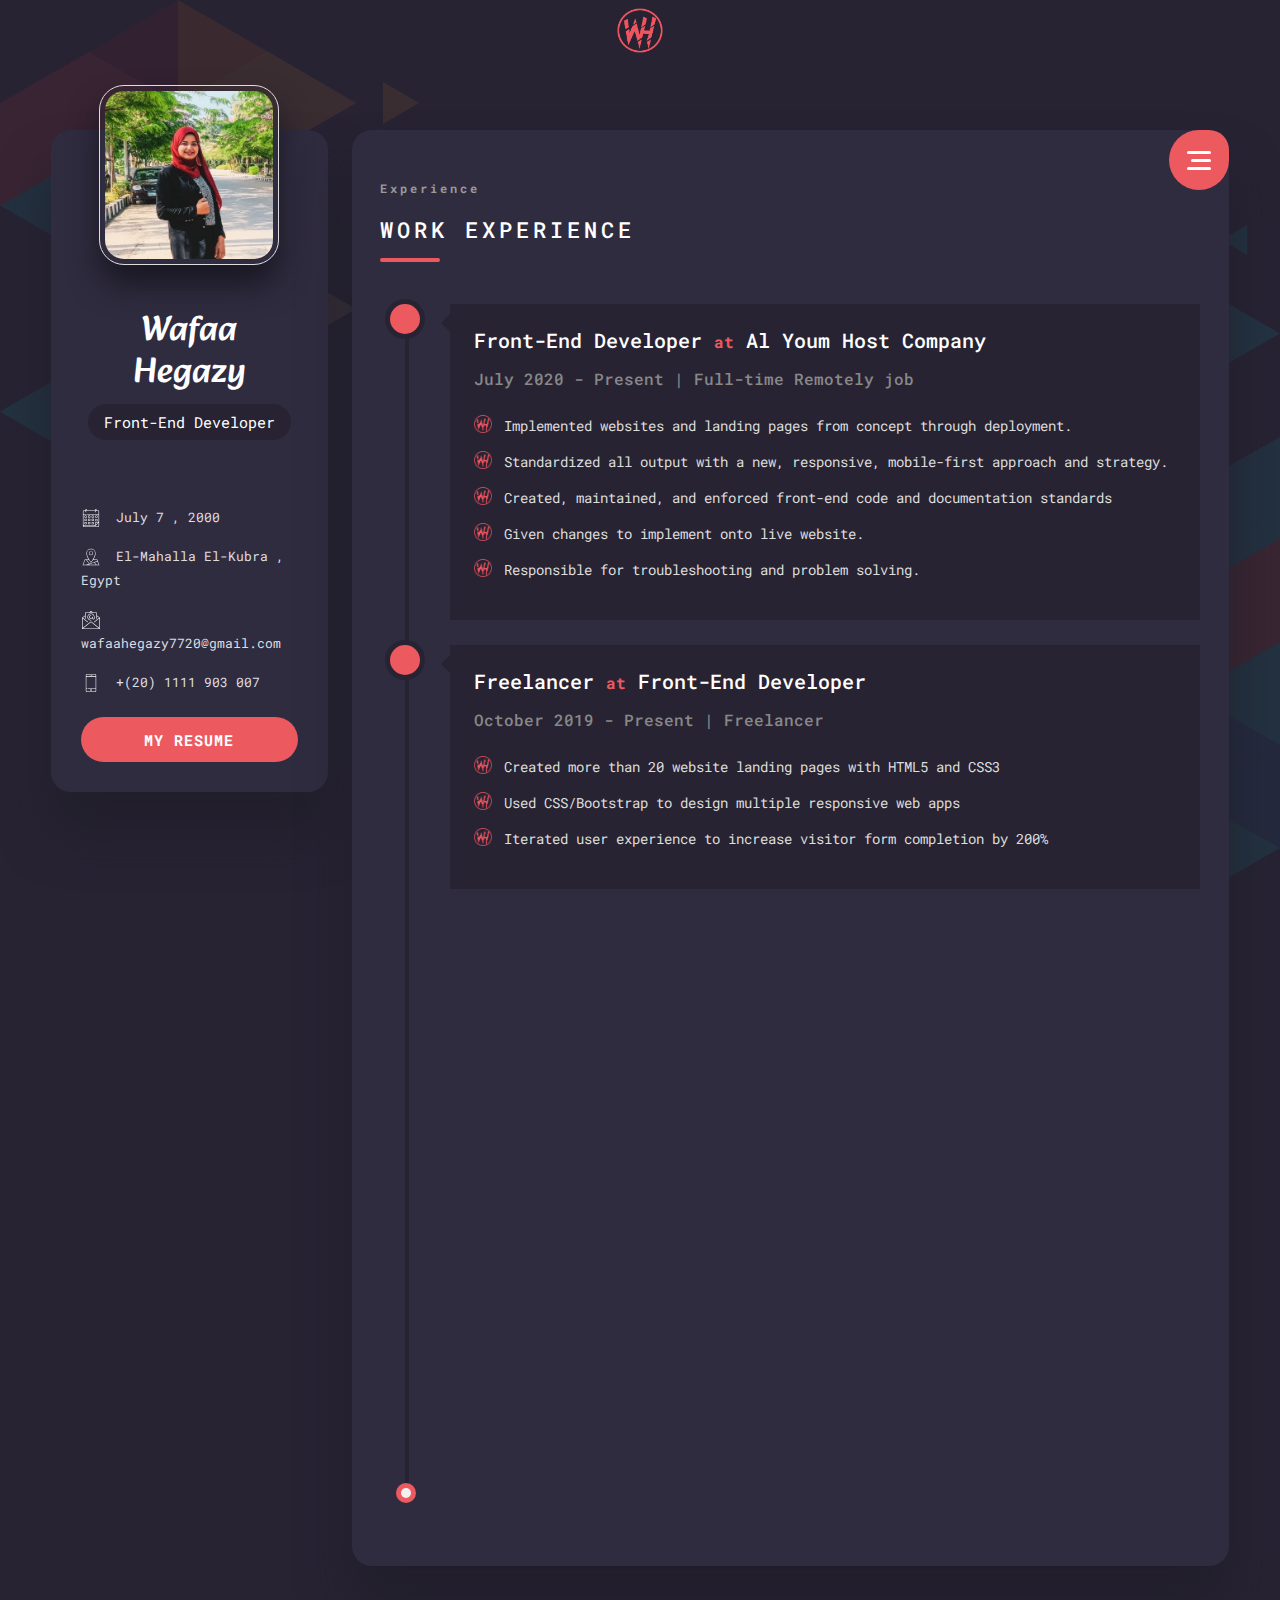
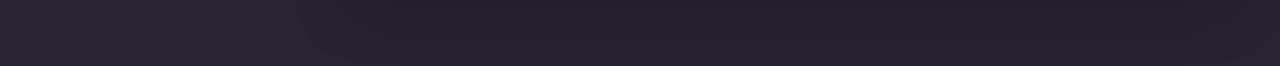
==== experience.html @ aab4fcdc "first commit" ====
<!DOCTYPE html>
<html lang="">
<head>
    <meta charset="utf-8">
    <meta http-equiv="X-UA-Compatible" content="IE=edge" />
    <meta name="viewport" content="width=device-width, initial-scale=1, shrink-to-fit=no">
    <meta name="description" content="">
    <meta name="keyword" content="">
    <meta name="author" content="Wafaa Hegazy">
    <!--Page Name-->
    <title>Wafaa Hegazy | Experience</title>
    <!--Page Icon-->
    <link rel="shortcut icon" href="images/logo.png" type="image/x-icon"/>
    <!--Bootstrap with RTL-->
    <!-- <link rel="stylesheet" href="css/lib/bootstrap.rtl.css"> -->
    <!--Bootstrap with LTR-->
    <link rel="stylesheet" href="css/lib/bootstrap.min.css">
    <!-- Bootstrap icons  -->
    <link rel="stylesheet" href="https://cdn.jsdelivr.net/npm/bootstrap-icons@1.7.2/font/bootstrap-icons.css">
    <!-- Fontawosome icons  -->
    <link rel="stylesheet" href="https://cdnjs.cloudflare.com/ajax/libs/font-awesome/6.1.1/css/all.min.css" integrity="sha512-KfkfwYDsLkIlwQp6LFnl8zNdLGxu9YAA1QvwINks4PhcElQSvqcyVLLD9aMhXd13uQjoXtEKNosOWaZqXgel0g==" crossorigin="anonymous" referrerpolicy="no-referrer" />    <!--Css Files & Libraries-->
    <!-- Font & Libraries  -->
    <link href="https://fonts.googleapis.com/css2?family=Alkatra:wght@400;500;600;700&family=Roboto+Mono:wght@100;200;300;400;500;600;700&display=swap" rel="stylesheet">
    <link rel="stylesheet" href="css//lib/animate.css">
    <link rel="stylesheet" href="css/lib/jquery.fancybox.css">
    <link rel="stylesheet" href="css/lib/swiper.min.css">
    <link rel="stylesheet" href="css/style.css">
    <link rel="stylesheet" href="css/media.css">
    <!--With LTR -->
    <!-- <link rel="stylesheet" href="css/style-ar.css"> -->
</head>
<body class="bg-triangles">

    <!--Start navs-container -->
    <nav class="navbar navbar-expand-lg navbar-fixed-top">
        <div class="container">
            <a class="navbar-brand m-auto" href="index.html">
                <img src="images/logo.png" class="logo filterPrimary" alt=""/>
            </a>
            <div id="modeSwitcher" class="me-4 ">
                <input type="checkbox" class="checkbox" id="chk" />
                <label class="label" for="chk">
                    <img src="images/icons/dark_mode.png" class="icon dark_mode_icon" alt=""/>
                    <img src="images/icons/light_mode.png" class="icon light_mode_icon" alt=""/>
                </label>
            </div>
        </div>
    </nav>

    <main>

        <!-- Start content-sec -->
        <section class="content-sec section">
            <div class="container-fluid">
                <div class="row">
                    <div class="col-lg-3">
                        <div class="side-nav box">
                            <div class="image-content">
                                <img src="images/profile-pic.jpg" class="profile-pic">
                            </div>
                            <div class="profile-info">
                                <h5 class="name">Wafaa Hegazy</h5>
                                <span class="job-title">Front-End Developer</span>
                                <div class="social-links">
                                    <a href="https://www.facebook.com/Wafaa.Muhmmed.77"  target="_blank"><i class="fab fa-facebook-f"></i></a>
                                    <a href="https://twitter.com/wafaahegazy77"  target="_blank"><i class="fab fa-twitter"></i></a>
                                    <a href="https://www.linkedin.com/in/wafaa-hegazy-7121a21aa/"  target="_blank"><i class="fab fa-linkedin-in"></i></a>
                                    <a href="https://wa.me/+2001061184925"  target="_blank"><i class="fab fa-whatsapp"></i></a>
                                </div>
                                <div class="personal-info mt-3">
                                    <div class="item">
                                        <img src="images/icons/calendar.svg"> <span>July 7 , 2000</span>
                                    </div>
                                    <div class="item">
                                        <img src="images/icons/location.svg"> <span>El-Mahalla El-Kubra , Egypt</span>
                                    </div>
                                    <a href="mailto:wafaahegazy7720@gmail.com" target="_blank" class="item">
                                        <img src="images/icons/email.svg"> <span>wafaahegazy7720@gmail.com</span>
                                    </a>
                                    <a href="tel: 01111903007"  target="_blank" class="item">
                                        <img src="images/icons/mobile-phone.svg"> <span>+(20) 1111 903 007</span>
                                    </a>
                                    <input value="MY RESUME" class="btn mt-4 btn-cv" onclick="window.open('images/cv/wafaa-hegazy.pdf'); return true;">
                                </div>
                            </div>
                        </div>
                    </div>
                    <div class="col-lg-9">
                        <div class="content-inner box">
                            <!--Menu-->
                            <div class="menu-container">
                                <!-- Toggler -->
                                <div class="circle-menu">
                                    <div class="hamburger">
                                        <div class="line"></div>
                                        <div class="line"></div>
                                        <div class="line"></div>
                                    </div>
                                </div>
                                <!-- menu -->
                                <div class="inner-menu js-menu">
                                    <ul class="nav">
                                        <li class="nav_item" ><a href="index.html">Home</a></li>
                                        <li class="nav_item" ><a href="skills.html">Skills</a></li>
                                        <li class="nav_item" ><a class="active" href="experience.html">Work Experience</a></li>
                                        <li class="nav_item" ><a href="portfolio.html">Portfolio</a></li>
                                    </ul>
                                </div>
                            </div>

                               <!--About-text-->
                               <div class="text-content">
                                <span class="small-title">Experience</span>
                                <h3 class="title"> WORK EXPERIENCE</h3>

                                <div class="timeline-centered mt-5">
                                    <article class="timeline-entry">
                                        <div class="timeline-entry-inner">
                                            <div class="timeline-icon color-1 wow zoomIn" >
                                                <i class="icon-pen2"></i>
                                            </div>
            
                                            <div class="timeline-label wow fadeInUp" >
                                                <h2 class="job">Front-End Developer <span class="colorful">at</span> Al Youm Host Company</h2>
                                                <span class="duration d-block">July 2020 - Present | Full-time Remotely job</span>
                                                <ul class="custom_ul mt-4">
                                                    <li class="li">
                                                        Implemented websites and landing pages from concept through deployment.
                                                    </li>
                                                    <li class="li">
                                                        Standardized all output with a new, responsive, mobile-first approach and strategy.
                                                    </li>
                                                    <li class="li">
                                                        Created, maintained, and enforced front-end code and documentation standards
                                                    </li>
                                                    <li class="li">
                                                        Given changes to implement onto live website.
                                                    </li>
                                                    <li class="li">
                                                        Responsible for troubleshooting and problem solving.
                                                    </li>
                                                </ul>
                                            </div>
                                        </div>
                                    </article>    
                                    <article class="timeline-entry">
                                        <div class="timeline-entry-inner">
                                            <div class="timeline-icon color-1 wow zoomIn" >
                                                <i class="icon-pen2"></i>
                                            </div>
            
                                            <div class="timeline-label wow fadeInUp" >
                                                <h2 class="job">Freelancer <span class="colorful">at</span> Front-End Developer</h2>
                                                <span class="duration d-block">October 2019 - Present | Freelancer</span>
                                                <ul class="custom_ul mt-4">
                                                    <li class="li">
                                                        Created more than 20 website landing pages with HTML5 and CSS3
                                                    </li>
                                                    <li class="li">
                                                        Used CSS/Bootstrap to design multiple responsive web apps
                                                    </li>
                                                    <li class="li">
                                                        Iterated user experience to increase visitor form completion by 200%
                                                    </li>
                                                </ul>
                                            </div>
                                        </div>
                                    </article>  
                                    <article class="timeline-entry">
                                        <div class="timeline-entry-inner">
                                            <div class="timeline-icon color-1 wow zoomIn" >
                                                <i class="icon-pen2"></i>
                                            </div>
            
                                            <div class="timeline-label wow fadeInUp" >
                                                <h2 class="job">Technical Support <span class="colorful">at</span> Ultras Fci</h2>
                                                <span class="duration d-block">January 2020 - 2022 | Voluntary</span>
                                                <ul class="custom_ul mt-4">
                                                    <li class="li">
                                                        Troubleshooting technical issues.
                                                    </li>
                                                    <li class="li">
                                                        Testing and evaluating new technologies.
                                                    </li>
                                                    <li class="li">
                                                        Speaking to new students to quickly get to the root of their problem.
                                                    </li>
                                                    <li class="li">
                                                        Following up with students to ensure the problem is resolved.
                                                    </li>
                                                </ul>
                                            </div>
                                        </div>
                                    </article>    
                                    <article class="timeline-entry">
                                        <div class="timeline-entry-inner">
                                            <div class="timeline-icon color-1 wow zoomIn" >
                                                <i class="icon-pen2"></i>
                                            </div>
            
                                            <div class="timeline-label wow fadeInUp" >
                                                <h2 class="job">  Graphic Designer <span class="colorful">at</span>   Zerone team MU </h2>
                                                <span class="duration d-block">February 2019 – 2021| Voluntary</span>
                                                <ul class="custom_ul mt-4">
                                                    <li class="li">
                                                        Study design briefs and determine requirements
                                                    </li>
                                                    <li class="li">
                                                        Develop illustrations, logos, and other designs using software or by hand
                                                    </li>
                                                    <li class="li">
                                                        Conceptualize visuals based on team's requirements
                                                    </li>
                                                </ul>
                                            </div>
                                        </div>
                                    </article> 
                                    <article class="timeline-entry begin">
                                        <div class="timeline-entry-inner">
                                            <div class="timeline-icon color-none"></div>
                                        </div>
                                    </article>
                                </div>
                            </div>

                        </div>
                    </div>
                </div>
            </div>
        </section>


    </main>


    <!--Scroll to top button-->
    <div class="progress-wrap ">
        <svg class="progress-circle svg-content" width="100%" height="100%" viewBox="-1 -1 102 102"><path d="M50,1 a49,49 0 0,1 0,98 a49,49 0 0,1 0,-98" style="transition: stroke-dashoffset 10ms linear 0s; stroke-dasharray: 307.919, 307.919; stroke-dashoffset: 220.587;"></path></svg>
    </div>

    <!--Js Files & Libraries-->
    <script src="js/lib/jquery4.js"></script>
    <script src="js/lib/popper.js"></script>
    <script src="js/lib/bootstrap.bundle.min.js"></script>
    <script src="js/lib/jquery.fancybox.js"></script>
    <script src="js/lib/swiper.js"></script>
    <script src="js/lib/wow.min.js"></script>
    <script src="js/lib/back-to-top.js"></script>
    <script src="js/main.js"></script>
</body>
</html>
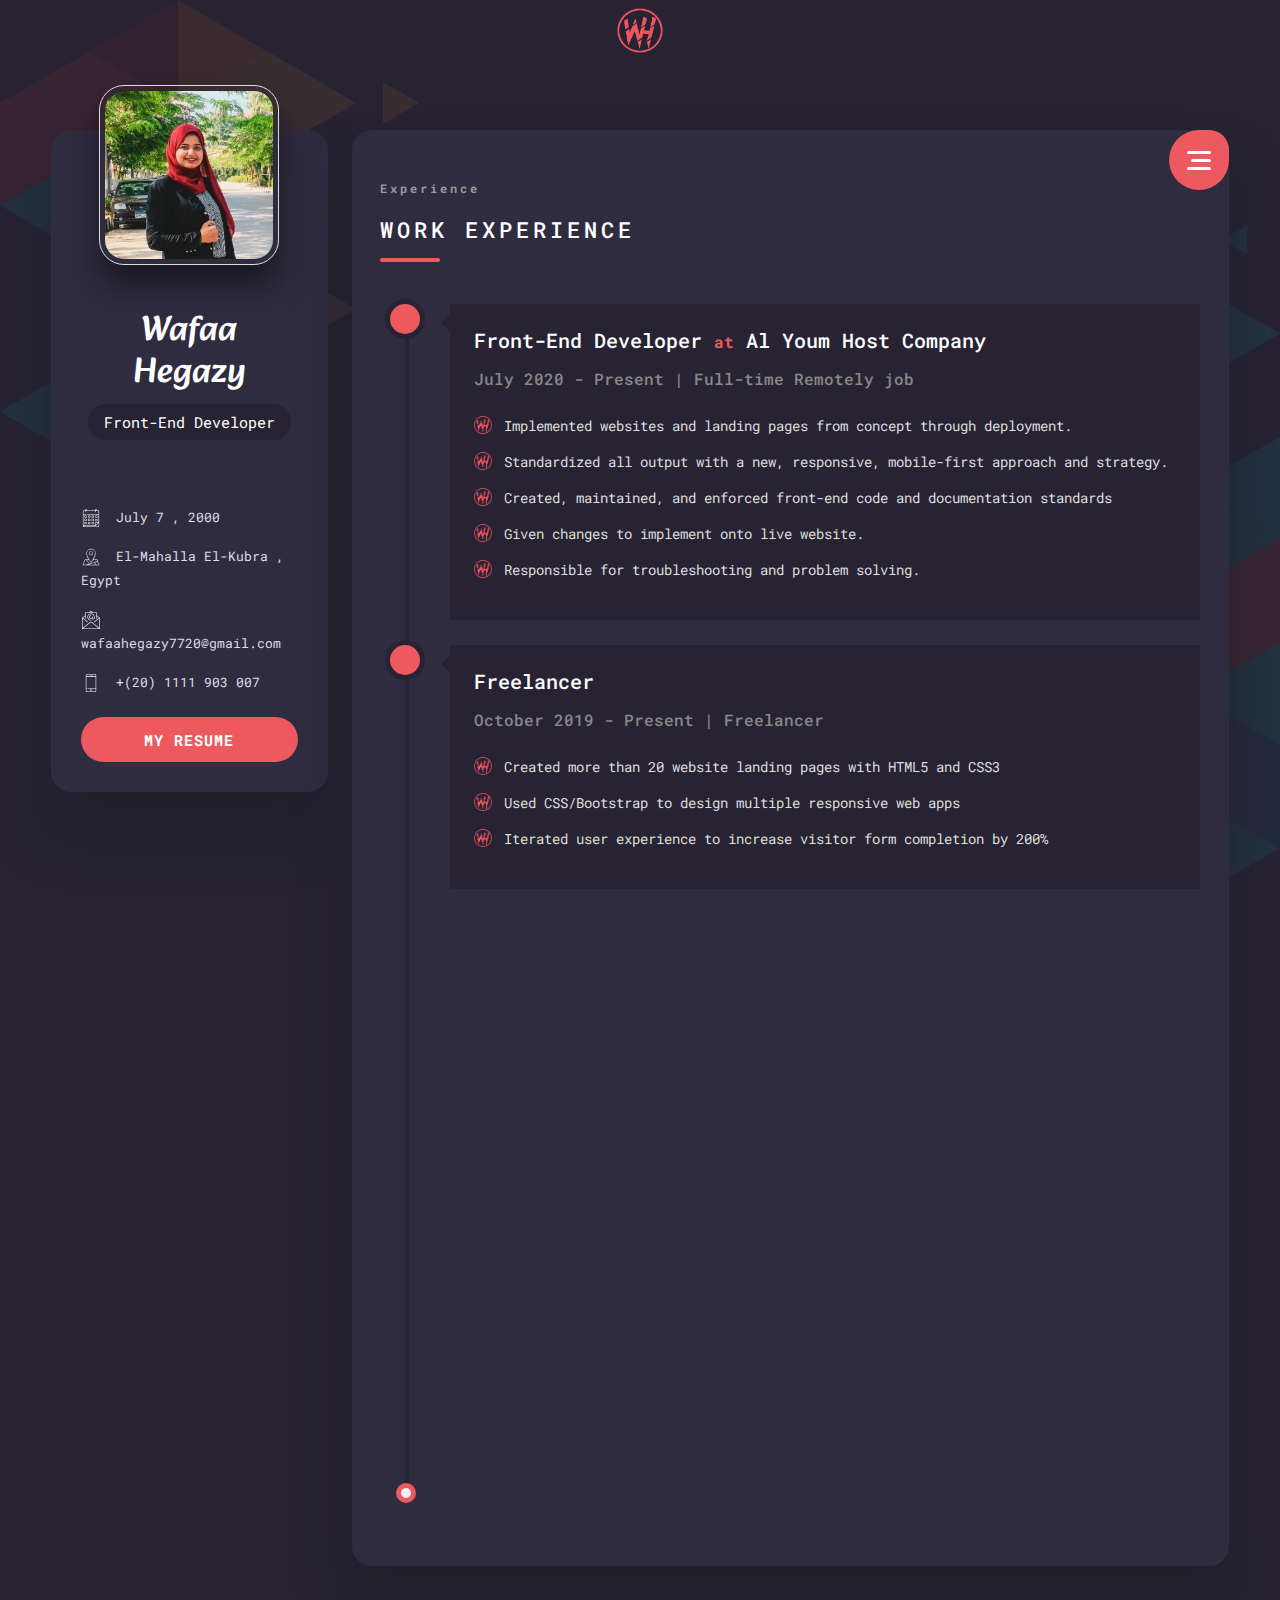
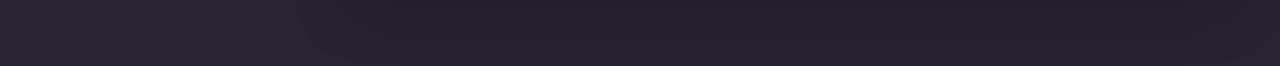
==== commit 7dca271f: "commit updates 16/7" ====
--- a/experience.html
+++ b/experience.html
@@ -150,7 +150,7 @@
                                             </div>
             
                                             <div class="timeline-label wow fadeInUp" >
-                                                <h2 class="job">Freelancer <span class="colorful">at</span> Front-End Developer</h2>
+                                                <h2 class="job">Freelancer</h2>
                                                 <span class="duration d-block">October 2019 - Present | Freelancer</span>
                                                 <ul class="custom_ul mt-4">
                                                     <li class="li">
--- a/css/style.css
+++ b/css/style.css
@@ -1167,12 +1167,16 @@
 }
 
 .expertise_card:hover .icon {
-  -webkit-animation: pulse 1s infinite;
-          animation: pulse 1s infinite;
+  -webkit-animation: pulse 2s infinite;
+          animation: pulse 2s infinite;
 }
 
 .skill-card {
-  margin-bottom: 150px;
+  display: block;
+  margin: 0 auto 150px auto;
+  width: -webkit-fit-content;
+  width: -moz-fit-content;
+  width: fit-content;
 }
 
 .skill-card .progress-shape {
@@ -1410,7 +1414,7 @@
   background-size: contain;
   display: block;
   position: absolute;
-  top: 0;
+  top: 1px;
   inset-inline-start: 0;
 }
 
@@ -1475,7 +1479,6 @@
   font-size: 25px;
   -webkit-transition: all .3s linear;
   transition: all .3s linear;
-  opacity: .7;
   z-index: 99;
   text-transform: uppercase;
 }
@@ -1524,7 +1527,6 @@
 .portfolio_card:hover .proj_name {
   padding-top: 20px;
   color: var(--primary);
-  opacity: 1;
   letter-spacing: 3px;
 }
 
--- a/css/media.css
+++ b/css/media.css
@@ -31,7 +31,14 @@
         width: 90%;
     }
 }
+@media(max-width:991px)
+{
+    .expertise_card {
+        margin-top: 0 !important;
+    }
+}
 /*=
+
 /*============================== Start small screen of mobile =========================*/
 @media(max-width:768px)
 {
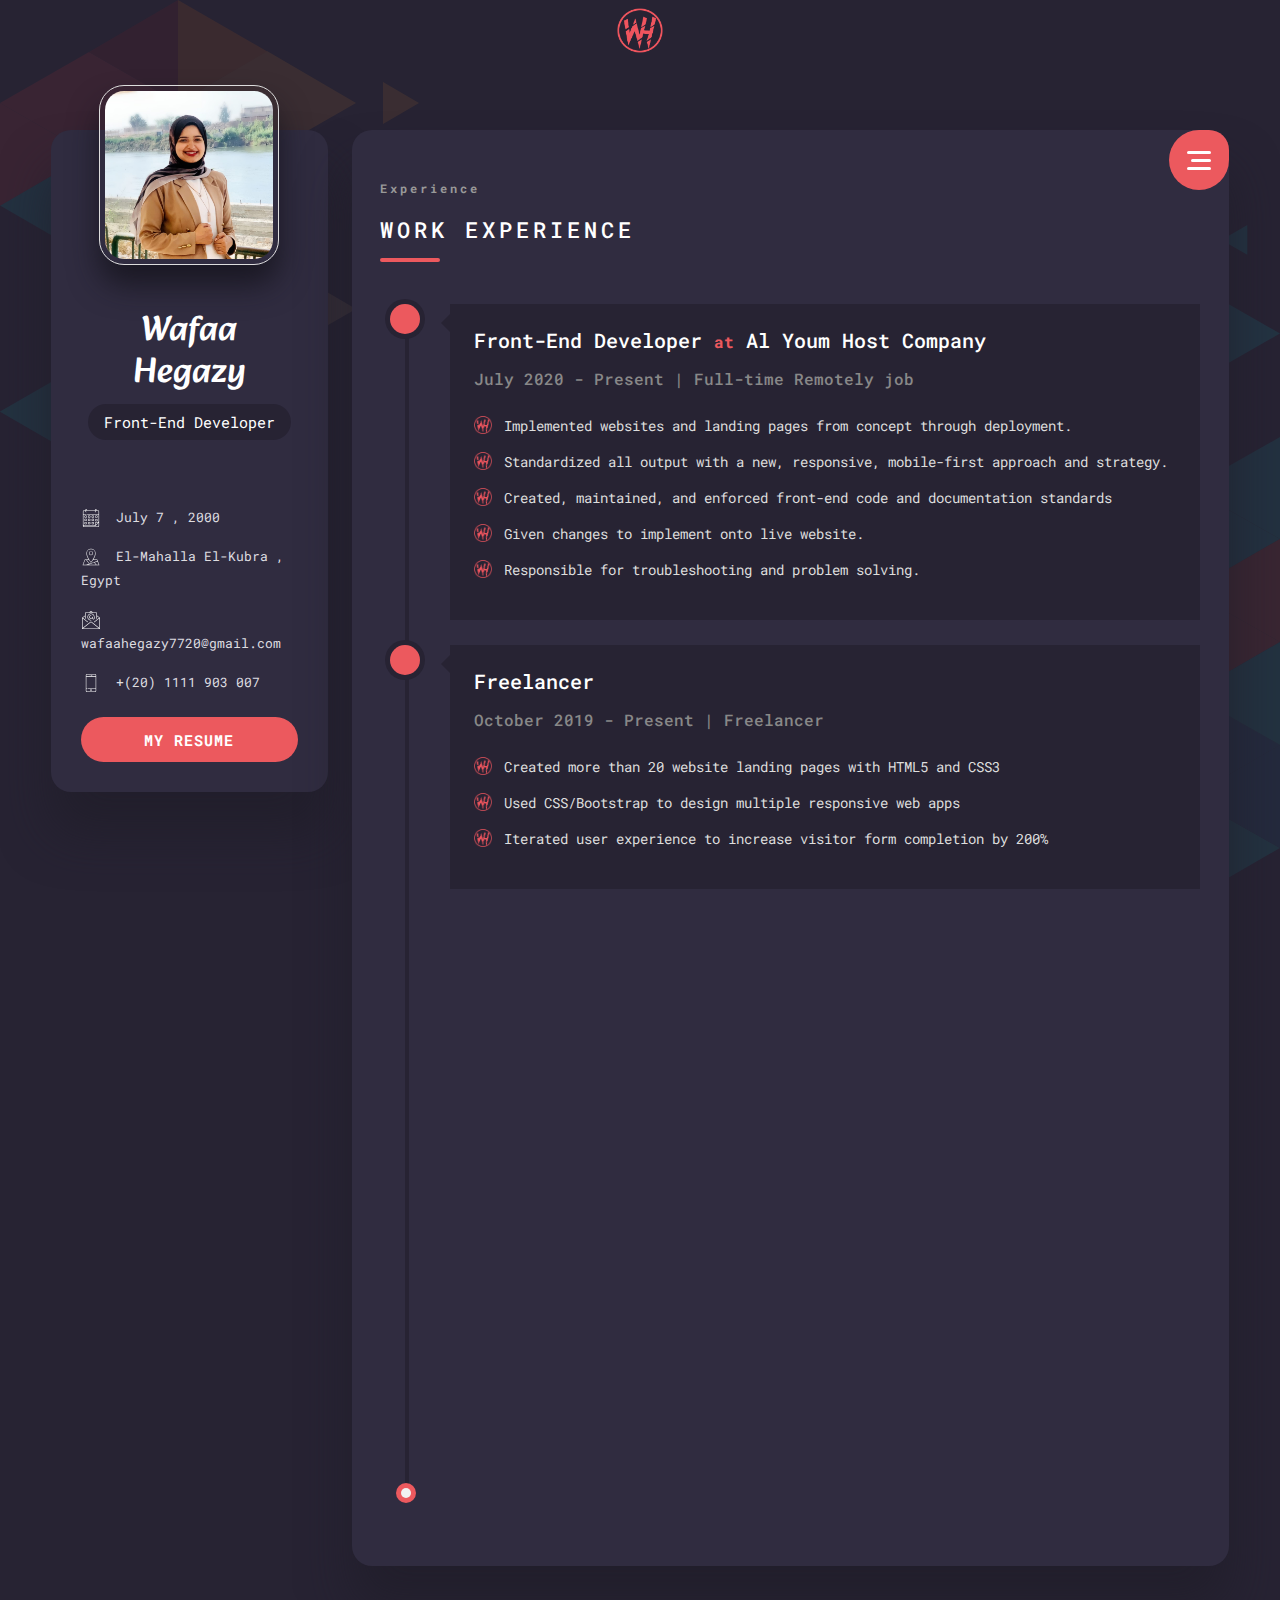
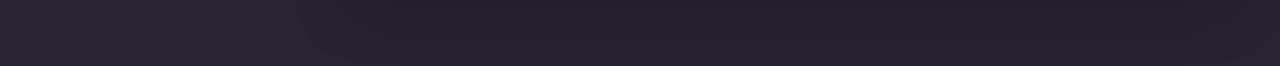
==== commit db886b7c: "loading page" ====
--- a/experience.html
+++ b/experience.html
@@ -37,13 +37,6 @@
             <a class="navbar-brand m-auto" href="index.html">
                 <img src="images/logo.png" class="logo filterPrimary" alt=""/>
             </a>
-            <div id="modeSwitcher" class="me-4 ">
-                <input type="checkbox" class="checkbox" id="chk" />
-                <label class="label" for="chk">
-                    <img src="images/icons/dark_mode.png" class="icon dark_mode_icon" alt=""/>
-                    <img src="images/icons/light_mode.png" class="icon light_mode_icon" alt=""/>
-                </label>
-            </div>
         </div>
     </nav>
 
--- a/css/style.css
+++ b/css/style.css
@@ -1531,152 +1531,448 @@
 }
 
 /**********************************************
-    Start Edit pg-header
+    Start Edit loader-wrapper
 **********************************************/
-/**********************************************
-    Start Edit another Page 
-**********************************************/
+.loader-wrapper {
+  position: fixed;
+  top: 0;
+  left: 0;
+  width: 100%;
+  height: 100%;
+  z-index: 9999;
+  overflow: hidden;
+}
+
+.loader-wrapper .inner {
+  width: 100%;
+  height: 100%;
+  position: absolute;
+  top: 0;
+  right: 0;
+  display: -ms-grid;
+  display: grid;
+  place-items: center;
+  -webkit-transition: all 0.3s linear;
+  transition: all 0.3s linear;
+  /* Animations */
+}
+
+.loader-wrapper .inner .pl {
+  -webkit-box-shadow: 2em 0 2em rgba(0, 0, 0, 0.2) inset, -2em 0 2em rgba(255, 255, 255, 0.1) inset;
+          box-shadow: 2em 0 2em rgba(0, 0, 0, 0.2) inset, -2em 0 2em rgba(255, 255, 255, 0.1) inset;
+  display: -webkit-box;
+  display: -ms-flexbox;
+  display: flex;
+  -webkit-box-pack: center;
+      -ms-flex-pack: center;
+          justify-content: center;
+  -webkit-box-align: center;
+      -ms-flex-align: center;
+          align-items: center;
+  position: relative;
+  letter-spacing: 0.1em;
+  text-transform: uppercase;
+  -webkit-transform: rotateX(30deg) rotateZ(45deg);
+          transform: rotateX(30deg) rotateZ(45deg);
+  width: 15em;
+  height: 15em;
+  z-index: 99;
+  border-radius: 50%;
+  -webkit-transition: all 0.3s linear;
+  transition: all 0.3s linear;
+}
+
+.loader-wrapper .inner .pl .pl_text {
+  font-size: 0.75em;
+  max-width: 5rem;
+  position: relative;
+  text-shadow: 0 0 0.1em rgba(2, 2, 2, 0.5);
+  -webkit-transform: rotateZ(-45deg);
+          transform: rotateZ(-45deg);
+}
+
+.loader-wrapper .inner .pl .pl_text .logo {
+  width: 50px;
+  -o-object-fit: contain;
+     object-fit: contain;
+  -webkit-filter: var(--filterPrimary);
+          filter: var(--filterPrimary);
+}
+
+.loader-wrapper .inner .pl .pl_dot {
+  border-radius: 50%;
+  -webkit-animation-name: shadow;
+          animation-name: shadow;
+  -webkit-box-shadow: 0.1em 0.1em 0 0.1em black, 0.3em 0 0.3em rgba(0, 0, 0, 0.5);
+          box-shadow: 0.1em 0.1em 0 0.1em black, 0.3em 0 0.3em rgba(0, 0, 0, 0.5);
+  top: calc(50% - 0.75em);
+  left: calc(50% - 0.75em);
+  width: 1.5em;
+  height: 1.5em;
+  -webkit-animation-duration: 2s;
+          animation-duration: 2s;
+  -webkit-animation-iteration-count: infinite;
+          animation-iteration-count: infinite;
+  position: absolute;
+}
+
+.loader-wrapper .inner .pl .pl_dot::before, .loader-wrapper .inner .pl .pl_dot::after {
+  -webkit-animation-duration: 2s;
+          animation-duration: 2s;
+  -webkit-animation-iteration-count: infinite;
+          animation-iteration-count: infinite;
+  position: absolute;
+  content: "";
+  display: block;
+  left: 0;
+  width: inherit;
+  -webkit-transition: background-color #070708;
+  transition: background-color #070708;
+}
+
+.loader-wrapper .inner .pl .pl_dot::before {
+  -webkit-animation-name: pushInOut1;
+          animation-name: pushInOut1;
+  background-color: #454954;
+  border-radius: inherit;
+  -webkit-box-shadow: 0.05em 0 0.1em rgba(255, 255, 255, 0.2) inset;
+          box-shadow: 0.05em 0 0.1em rgba(255, 255, 255, 0.2) inset;
+  height: inherit;
+  z-index: 1;
+}
+
+.loader-wrapper .inner .pl .pl_dot::after {
+  -webkit-animation-name: pushInOut2;
+          animation-name: pushInOut2;
+  background-color: #f38a8d;
+  border-radius: 0.75em;
+  -webkit-box-shadow: 0.1em 0.3em 0.2em rgba(255, 255, 255, 0.4) inset, 0 -0.4em 0.2em #2e3138 inset, 0 -1em 0.25em rgba(0, 0, 0, 0.3) inset;
+          box-shadow: 0.1em 0.3em 0.2em rgba(255, 255, 255, 0.4) inset, 0 -0.4em 0.2em #2e3138 inset, 0 -1em 0.25em rgba(0, 0, 0, 0.3) inset;
+  bottom: 0;
+  -webkit-clip-path: polygon(0 75%, 100% 75%, 100% 100%, 0 100%);
+          clip-path: polygon(0 75%, 100% 75%, 100% 100%, 0 100%);
+  height: 3em;
+  -webkit-transform: rotate(-45deg);
+          transform: rotate(-45deg);
+  -webkit-transform-origin: 50% 2.25em;
+          transform-origin: 50% 2.25em;
+}
+
+.loader-wrapper .inner .pl .pl_dot:nth-child(1) {
+  -webkit-transform: rotate(0deg) translateX(5em) rotate(0deg);
+          transform: rotate(0deg) translateX(5em) rotate(0deg);
+  z-index: 5;
+}
+
+.loader-wrapper .inner .pl .pl_dot:nth-child(1), .loader-wrapper .inner .pl .pl_dot:nth-child(1):before, .loader-wrapper .inner .pl .pl_dot:nth-child(1):after {
+  -webkit-animation-delay: 0s;
+          animation-delay: 0s;
+}
+
+.loader-wrapper .inner .pl .pl_dot:nth-child(2) {
+  -webkit-transform: rotate(-30deg) translateX(5em) rotate(30deg);
+          transform: rotate(-30deg) translateX(5em) rotate(30deg);
+  z-index: 4;
+}
+
+.loader-wrapper .inner .pl .pl_dot:nth-child(2), .loader-wrapper .inner .pl .pl_dot:nth-child(2):before, .loader-wrapper .inner .pl .pl_dot:nth-child(2):after {
+  -webkit-animation-delay: -0.1666666667s;
+          animation-delay: -0.1666666667s;
+}
+
+.loader-wrapper .inner .pl .pl_dot:nth-child(3) {
+  -webkit-transform: rotate(-60deg) translateX(5em) rotate(60deg);
+          transform: rotate(-60deg) translateX(5em) rotate(60deg);
+  z-index: 3;
+}
+
+.loader-wrapper .inner .pl .pl_dot:nth-child(3), .loader-wrapper .inner .pl .pl_dot:nth-child(3):before, .loader-wrapper .inner .pl .pl_dot:nth-child(3):after {
+  -webkit-animation-delay: -0.3333333333s;
+          animation-delay: -0.3333333333s;
+}
+
+.loader-wrapper .inner .pl .pl_dot:nth-child(4) {
+  -webkit-transform: rotate(-90deg) translateX(5em) rotate(90deg);
+          transform: rotate(-90deg) translateX(5em) rotate(90deg);
+  z-index: 2;
+}
+
+.loader-wrapper .inner .pl .pl_dot:nth-child(4), .loader-wrapper .inner .pl .pl_dot:nth-child(4):before, .loader-wrapper .inner .pl .pl_dot:nth-child(4):after {
+  -webkit-animation-delay: -0.5s;
+          animation-delay: -0.5s;
+}
+
+.loader-wrapper .inner .pl .pl_dot:nth-child(5) {
+  -webkit-transform: rotate(-120deg) translateX(5em) rotate(120deg);
+          transform: rotate(-120deg) translateX(5em) rotate(120deg);
+  z-index: 1;
+}
+
+.loader-wrapper .inner .pl .pl_dot:nth-child(5), .loader-wrapper .inner .pl .pl_dot:nth-child(5):before, .loader-wrapper .inner .pl .pl_dot:nth-child(5):after {
+  -webkit-animation-delay: -0.6666666667s;
+          animation-delay: -0.6666666667s;
+}
+
+.loader-wrapper .inner .pl .pl_dot:nth-child(6) {
+  -webkit-transform: rotate(-150deg) translateX(5em) rotate(150deg);
+          transform: rotate(-150deg) translateX(5em) rotate(150deg);
+  z-index: 1;
+}
+
+.loader-wrapper .inner .pl .pl_dot:nth-child(6), .loader-wrapper .inner .pl .pl_dot:nth-child(6):before, .loader-wrapper .inner .pl .pl_dot:nth-child(6):after {
+  -webkit-animation-delay: -0.8333333333s;
+          animation-delay: -0.8333333333s;
+}
+
+.loader-wrapper .inner .pl .pl_dot:nth-child(7) {
+  -webkit-transform: rotate(-180deg) translateX(5em) rotate(180deg);
+          transform: rotate(-180deg) translateX(5em) rotate(180deg);
+  z-index: 2;
+}
+
+.loader-wrapper .inner .pl .pl_dot:nth-child(7), .loader-wrapper .inner .pl .pl_dot:nth-child(7):before, .loader-wrapper .inner .pl .pl_dot:nth-child(7):after {
+  -webkit-animation-delay: -1s;
+          animation-delay: -1s;
+}
+
+.loader-wrapper .inner .pl .pl_dot:nth-child(8) {
+  -webkit-transform: rotate(-210deg) translateX(5em) rotate(210deg);
+          transform: rotate(-210deg) translateX(5em) rotate(210deg);
+  z-index: 3;
+}
+
+.loader-wrapper .inner .pl .pl_dot:nth-child(8), .loader-wrapper .inner .pl .pl_dot:nth-child(8):before, .loader-wrapper .inner .pl .pl_dot:nth-child(8):after {
+  -webkit-animation-delay: -1.1666666667s;
+          animation-delay: -1.1666666667s;
+}
+
+.loader-wrapper .inner .pl .pl_dot:nth-child(9) {
+  -webkit-transform: rotate(-240deg) translateX(5em) rotate(240deg);
+          transform: rotate(-240deg) translateX(5em) rotate(240deg);
+  z-index: 4;
+}
+
+.loader-wrapper .inner .pl .pl_dot:nth-child(9), .loader-wrapper .inner .pl .pl_dot:nth-child(9):before, .loader-wrapper .inner .pl .pl_dot:nth-child(9):after {
+  -webkit-animation-delay: -1.3333333333s;
+          animation-delay: -1.3333333333s;
+}
+
+.loader-wrapper .inner .pl .pl_dot:nth-child(10) {
+  -webkit-transform: rotate(-270deg) translateX(5em) rotate(270deg);
+          transform: rotate(-270deg) translateX(5em) rotate(270deg);
+  z-index: 5;
+}
+
+.loader-wrapper .inner .pl .pl_dot:nth-child(10), .loader-wrapper .inner .pl .pl_dot:nth-child(10):before, .loader-wrapper .inner .pl .pl_dot:nth-child(10):after {
+  -webkit-animation-delay: -1.5s;
+          animation-delay: -1.5s;
+}
+
+.loader-wrapper .inner .pl .pl_dot:nth-child(11) {
+  -webkit-transform: rotate(-300deg) translateX(5em) rotate(300deg);
+          transform: rotate(-300deg) translateX(5em) rotate(300deg);
+  z-index: 6;
+}
+
+.loader-wrapper .inner .pl .pl_dot:nth-child(11), .loader-wrapper .inner .pl .pl_dot:nth-child(11):before, .loader-wrapper .inner .pl .pl_dot:nth-child(11):after {
+  -webkit-animation-delay: -1.6666666667s;
+          animation-delay: -1.6666666667s;
+}
+
+.loader-wrapper .inner .pl .pl_dot:nth-child(12) {
+  -webkit-transform: rotate(-330deg) translateX(5em) rotate(330deg);
+          transform: rotate(-330deg) translateX(5em) rotate(330deg);
+  z-index: 6;
+}
+
+.loader-wrapper .inner .pl .pl_dot:nth-child(12), .loader-wrapper .inner .pl .pl_dot:nth-child(12):before, .loader-wrapper .inner .pl .pl_dot:nth-child(12):after {
+  -webkit-animation-delay: -1.8333333333s;
+          animation-delay: -1.8333333333s;
+}
+
+@-webkit-keyframes shadow {
+  from {
+    -webkit-animation-timing-function: ease-in;
+            animation-timing-function: ease-in;
+    -webkit-box-shadow: 0.1em 0.1em 0 0.1em black, 0.3em 0 0.3em rgba(0, 0, 0, 0.3);
+            box-shadow: 0.1em 0.1em 0 0.1em black, 0.3em 0 0.3em rgba(0, 0, 0, 0.3);
+  }
+  25% {
+    -webkit-animation-timing-function: ease-out;
+            animation-timing-function: ease-out;
+    -webkit-box-shadow: 0.1em 0.1em 0 0.1em black, 0.8em 0 0.8em rgba(0, 0, 0, 0.5);
+            box-shadow: 0.1em 0.1em 0 0.1em black, 0.8em 0 0.8em rgba(0, 0, 0, 0.5);
+  }
+  50%, to {
+    -webkit-box-shadow: 0.1em 0.1em 0 0.1em black, 0.3em 0 0.3em rgba(0, 0, 0, 0.3);
+            box-shadow: 0.1em 0.1em 0 0.1em black, 0.3em 0 0.3em rgba(0, 0, 0, 0.3);
+  }
+}
+
+@keyframes shadow {
+  from {
+    -webkit-animation-timing-function: ease-in;
+            animation-timing-function: ease-in;
+    -webkit-box-shadow: 0.1em 0.1em 0 0.1em black, 0.3em 0 0.3em rgba(0, 0, 0, 0.3);
+            box-shadow: 0.1em 0.1em 0 0.1em black, 0.3em 0 0.3em rgba(0, 0, 0, 0.3);
+  }
+  25% {
+    -webkit-animation-timing-function: ease-out;
+            animation-timing-function: ease-out;
+    -webkit-box-shadow: 0.1em 0.1em 0 0.1em black, 0.8em 0 0.8em rgba(0, 0, 0, 0.5);
+            box-shadow: 0.1em 0.1em 0 0.1em black, 0.8em 0 0.8em rgba(0, 0, 0, 0.5);
+  }
+  50%, to {
+    -webkit-box-shadow: 0.1em 0.1em 0 0.1em black, 0.3em 0 0.3em rgba(0, 0, 0, 0.3);
+            box-shadow: 0.1em 0.1em 0 0.1em black, 0.3em 0 0.3em rgba(0, 0, 0, 0.3);
+  }
+}
+
+@-webkit-keyframes pushInOut1 {
+  from {
+    -webkit-animation-timing-function: ease-in;
+            animation-timing-function: ease-in;
+    background-color: #454954;
+    -webkit-transform: translate(0, 0);
+            transform: translate(0, 0);
+  }
+  25% {
+    -webkit-animation-timing-function: ease-out;
+            animation-timing-function: ease-out;
+    background-color: #EC595E;
+    -webkit-transform: translate(-71%, -71%);
+            transform: translate(-71%, -71%);
+  }
+  50%, to {
+    background-color: #454954;
+    -webkit-transform: translate(0, 0);
+            transform: translate(0, 0);
+  }
+}
+
+@keyframes pushInOut1 {
+  from {
+    -webkit-animation-timing-function: ease-in;
+            animation-timing-function: ease-in;
+    background-color: #454954;
+    -webkit-transform: translate(0, 0);
+            transform: translate(0, 0);
+  }
+  25% {
+    -webkit-animation-timing-function: ease-out;
+            animation-timing-function: ease-out;
+    background-color: #EC595E;
+    -webkit-transform: translate(-71%, -71%);
+            transform: translate(-71%, -71%);
+  }
+  50%, to {
+    background-color: #454954;
+    -webkit-transform: translate(0, 0);
+            transform: translate(0, 0);
+  }
+}
+
+@-webkit-keyframes pushInOut2 {
+  from {
+    -webkit-animation-timing-function: ease-in;
+            animation-timing-function: ease-in;
+    background-color: #454954;
+    -webkit-clip-path: polygon(0 75%, 100% 75%, 100% 100%, 0 100%);
+            clip-path: polygon(0 75%, 100% 75%, 100% 100%, 0 100%);
+  }
+  25% {
+    -webkit-animation-timing-function: ease-out;
+            animation-timing-function: ease-out;
+    background-color: #e87a7d;
+    -webkit-clip-path: polygon(0 25%, 100% 25%, 100% 100%, 0 100%);
+            clip-path: polygon(0 25%, 100% 25%, 100% 100%, 0 100%);
+  }
+  50%, to {
+    background-color: #454954;
+    -webkit-clip-path: polygon(0 75%, 100% 75%, 100% 100%, 0 100%);
+            clip-path: polygon(0 75%, 100% 75%, 100% 100%, 0 100%);
+  }
+}
+
+@keyframes pushInOut2 {
+  from {
+    -webkit-animation-timing-function: ease-in;
+            animation-timing-function: ease-in;
+    background-color: #454954;
+    -webkit-clip-path: polygon(0 75%, 100% 75%, 100% 100%, 0 100%);
+            clip-path: polygon(0 75%, 100% 75%, 100% 100%, 0 100%);
+  }
+  25% {
+    -webkit-animation-timing-function: ease-out;
+            animation-timing-function: ease-out;
+    background-color: #e87a7d;
+    -webkit-clip-path: polygon(0 25%, 100% 25%, 100% 100%, 0 100%);
+            clip-path: polygon(0 25%, 100% 25%, 100% 100%, 0 100%);
+  }
+  50%, to {
+    background-color: #454954;
+    -webkit-clip-path: polygon(0 75%, 100% 75%, 100% 100%, 0 100%);
+            clip-path: polygon(0 75%, 100% 75%, 100% 100%, 0 100%);
+  }
+}
+
+.loader-wrapper .loader-section {
+  position: fixed;
+  top: 0;
+  width: 51%;
+  height: 100%;
+  background: #1e1b27;
+  z-index: 10;
+}
+
+.loader-wrapper .loader-section.section-left {
+  left: 0;
+}
+
+.loader-wrapper .loader-section.section-right {
+  right: 0;
+}
+
+.no-js #loader-wrapper {
+  display: none;
+}
+
+/* Loaded styles */
+.loaded #loader-wrapper {
+  visibility: hidden;
+  -webkit-transform: translateY(-100%);
+          transform: translateY(-100%);
+  -webkit-transition: all 0.3s 1s ease-out;
+  transition: all 0.3s 1s ease-out;
+  pointer-events: none;
+}
+
+.loaded #loader-wrapper .inner .pl {
+  opacity: 0;
+  visibility: hidden;
+}
+
+.loaded #loader-wrapper .loader-section.section-left {
+  -webkit-transform: translateX(-100%);
+          transform: translateX(-100%);
+  -webkit-transition: all 0.7s 0.3s cubic-bezier(0.645, 0.045, 0.355, 1);
+  transition: all 0.7s 0.3s cubic-bezier(0.645, 0.045, 0.355, 1);
+}
+
+.loaded #loader-wrapper .loader-section.section-right {
+  -webkit-transform: translateX(100%);
+          transform: translateX(100%);
+  -webkit-transition: all 0.7s 0.3s cubic-bezier(0.645, 0.045, 0.355, 1);
+  transition: all 0.7s 0.3s cubic-bezier(0.645, 0.045, 0.355, 1);
+}
+
+.loaded #loader-wrapper .loader-section #loader {
+  opacity: 0;
+  -webkit-transition: all 0.3s ease-out;
+  transition: all 0.3s ease-out;
+}
+
 /**********************************************
     Start Edit Dark mode 
 **********************************************/
-.light_mode {
-  background-color: #f7f7f7;
-}
-
-.light_mode .content-sec .side-nav .profile-info .job-title,
-.light_mode .content-sec .side-nav .profile-info .personal-info .item span,
-.light_mode .content-sec .side-nav .profile-info .personal-info .item a,
-.light_mode .text-content .title,
-.light_mode .expertise_card .text .card_title,
-.light_mode .skill-card h6,
-.light_mode .timeline-centered .timeline-entry .timeline-entry-inner .timeline-label h2 {
-  color: #272333;
-}
-
-.light_mode .text-content .p,
-.light_mode .expertise_card .text .det,
-.light_mode .timeline-centered .timeline-entry .timeline-entry-inner .timeline-label .custom_ul .li {
-  color: #888;
-}
-
-.light_mode .content-sec .box {
-  background-color: #fff;
-}
-
-.light_mode .content-sec .side-nav .profile-info h5,
-.light_mode .content-sec .side-nav .profile-info .social-links a,
-.light_mode .skill-card p {
-  color: var(--primary);
-}
-
-.light_mode .content-sec .side-nav .profile-info .job-title,
-.light_mode .timeline-centered .timeline-entry .timeline-entry-inner .timeline-label,
-.light_mode .timeline-centered::before {
-  background-color: #f5f5f5;
-}
-
-.light_mode .timeline-centered .timeline-entry .timeline-entry-inner .timeline-icon {
-  -webkit-box-shadow: 0 0 0 5px #f5f5f5;
-          box-shadow: 0 0 0 5px #f5f5f5;
-}
-
-.light_mode .timeline-centered .timeline-entry .timeline-entry-inner .timeline-label::after {
-  border-color: transparent #f5f5f5 transparent transparent;
-}
-
-.light_mode .content-sec .box,
-.light_mode .portfolio_card {
-  -webkit-box-shadow: 0px 40px 50px #0001 !important;
-          box-shadow: 0px 40px 50px #0001 !important;
-}
-
-.light_mode .content-sec .side-nav .image-content img {
-  -webkit-box-shadow: 0px 20px 30px #0002 !important;
-          box-shadow: 0px 20px 30px #0002 !important;
-}
-
-.light_mode .content-sec .side-nav .profile-info .personal-info .item img {
-  -webkit-filter: var(--filterPrimary);
-          filter: var(--filterPrimary);
-}
-
-.light_mode .expertise_card {
-  background-image: -webkit-gradient(linear, left top, right top, from(#eee), color-stop(#f8f8f8), color-stop(#f7f7f7), to(#f5f5f5));
-  background-image: linear-gradient(to right, #eee, #f8f8f8, #f7f7f7, #f5f5f5);
-  -webkit-box-shadow: 0px 10px 50px rgba(32, 29, 42, 0.05) !important;
-          box-shadow: 0px 10px 50px rgba(32, 29, 42, 0.05) !important;
-}
-
-.light_mode .skill-card .bar {
-  border: 10px solid #eee;
-}
-
-.light_mode .timeline-centered .timeline-entry .timeline-entry-inner .timeline-icon.color-none {
-  background: #F1F1F1;
-  -webkit-box-shadow: 0 0 0 5px var(--primary);
-  box-shadow: 0 0 0 5px var(--primary);
-}
-
-#modeSwitcher {
-  display: none;
-}
-
-#modeSwitcher .icon {
-  width: 25px;
-  height: 25px;
-  -o-object-fit: contain;
-     object-fit: contain;
-  position: relative;
-  z-index: 5;
-}
-
-#modeSwitcher .checkbox {
-  opacity: 0;
-  position: absolute;
-}
-
-#modeSwitcher .checkbox:checked + .label {
-  background-color: #16141d;
-}
-
-#modeSwitcher .checkbox:checked + .label::before {
-  -webkit-transform: translateX(-44px);
-          transform: translateX(-44px);
-  background-color: var(--primary);
-}
-
-#modeSwitcher .label {
-  background-color: #ddd;
-  border-radius: 50px;
-  cursor: pointer;
-  display: -webkit-box;
-  display: -ms-flexbox;
-  display: flex;
-  -webkit-box-align: center;
-      -ms-flex-align: center;
-          align-items: center;
-  -webkit-box-pack: justify;
-      -ms-flex-pack: justify;
-          justify-content: space-between;
-  padding: 5px 13px;
-  margin: 0;
-  position: relative;
-  height: 45px;
-  width: 95px;
-}
-
-#modeSwitcher .label::before {
-  content: '';
-  width: 40px;
-  height: 40px;
-  border-radius: 50%;
-  background-color: #fff;
-  position: absolute;
-  top: 3px;
-  right: 6px;
-  -webkit-transition: -webkit-transform 0.3s linear;
-  transition: -webkit-transform 0.3s linear;
-  transition: transform 0.3s linear;
-  transition: transform 0.3s linear, -webkit-transform 0.3s linear;
-}
 /*# sourceMappingURL=style.css.map */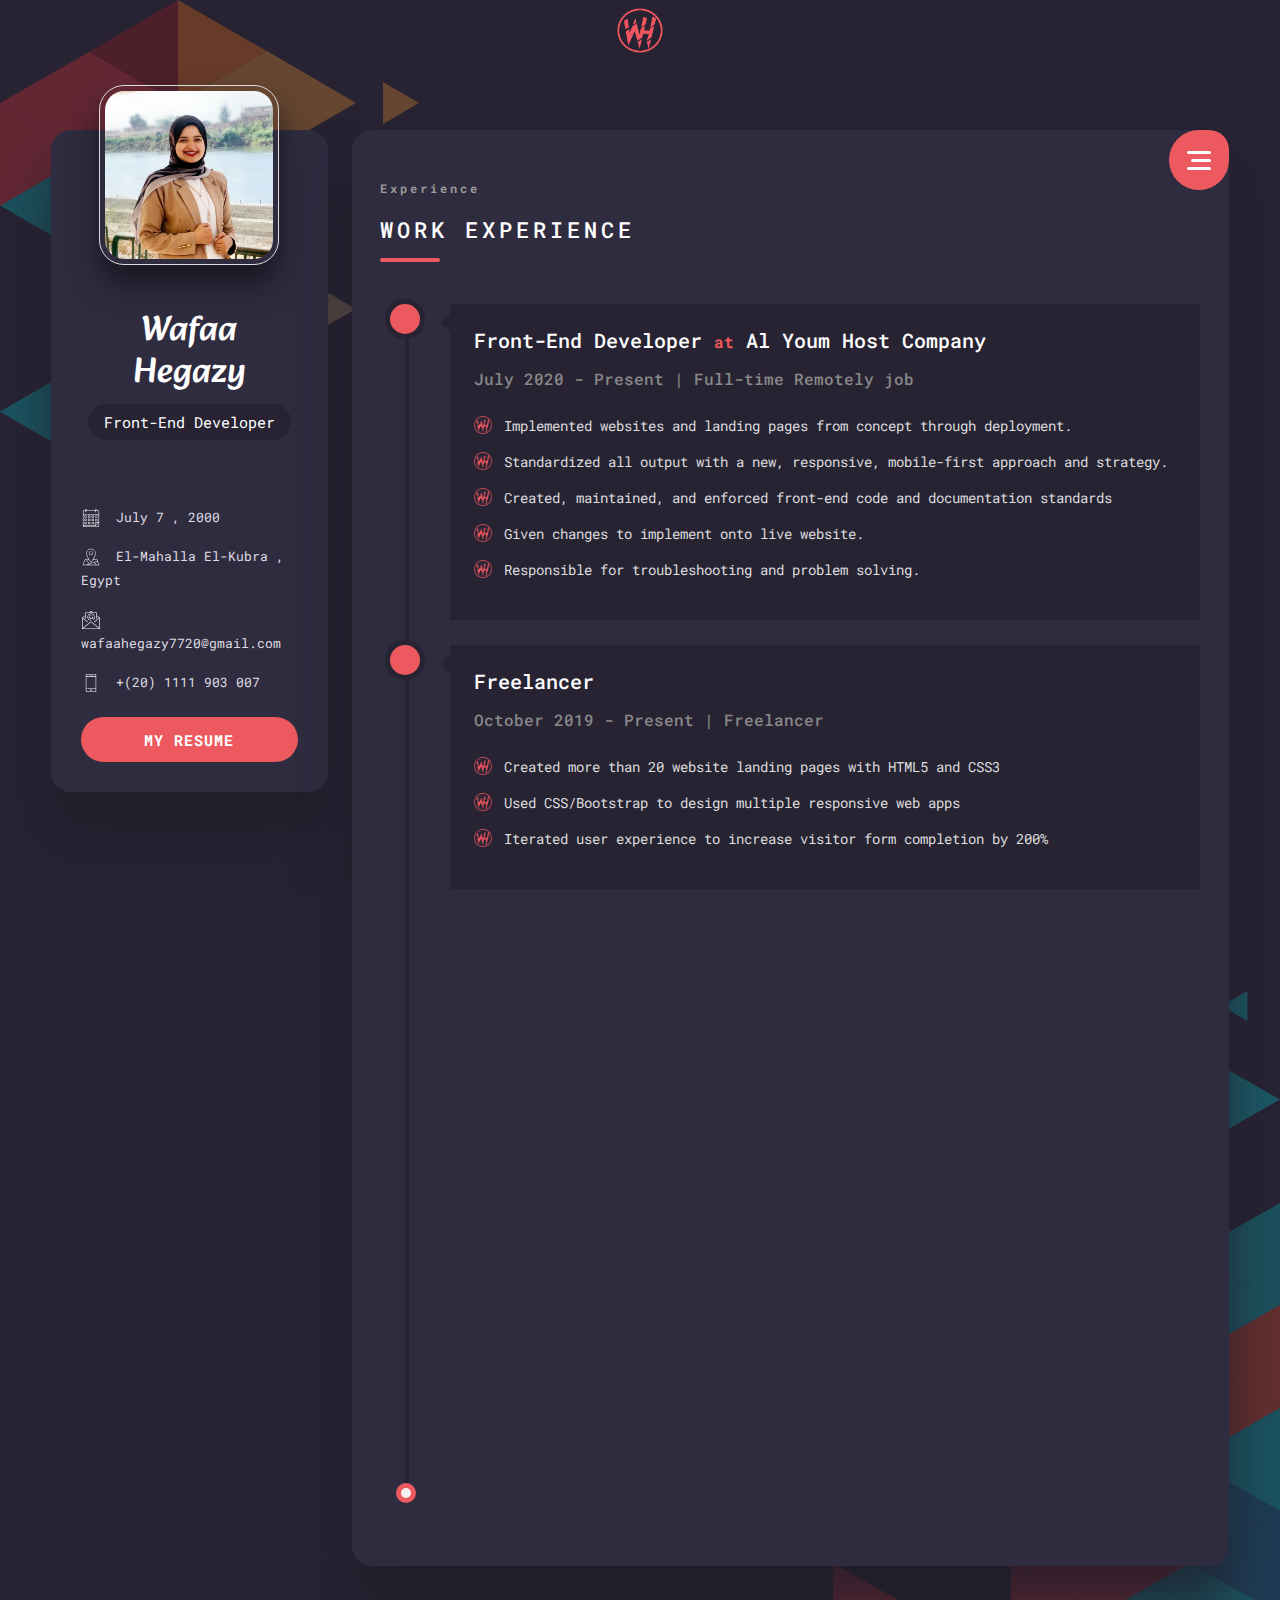
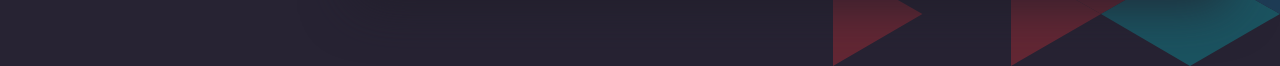
==== commit fcb9e0da: "add loader to all pages" ====
--- a/experience.html
+++ b/experience.html
@@ -231,6 +231,33 @@
         <svg class="progress-circle svg-content" width="100%" height="100%" viewBox="-1 -1 102 102"><path d="M50,1 a49,49 0 0,1 0,98 a49,49 0 0,1 0,-98" style="transition: stroke-dashoffset 10ms linear 0s; stroke-dasharray: 307.919, 307.919; stroke-dashoffset: 220.587;"></path></svg>
     </div>
 
+    <!-- loader-wrapper -->
+    <div id="loader-wrapper" class="loader-wrapper">
+        <div class="inner">
+            <div class="pl">
+                <div class="pl_dot"></div>
+                <div class="pl_dot"></div>
+                <div class="pl_dot"></div>
+                <div class="pl_dot"></div>
+                <div class="pl_dot"></div>
+                <div class="pl_dot"></div>
+                <div class="pl_dot"></div>
+                <div class="pl_dot"></div>
+                <div class="pl_dot"></div>
+                <div class="pl_dot"></div>
+                <div class="pl_dot"></div>
+                <div class="pl_dot"></div>
+                <div class="pl_text">
+                    <img src="images/logo.png" class="logo" alt=""/>
+                </div>
+            </div>
+        </div>
+        
+        <div class="loader-section section-left"></div>
+        <div class="loader-section section-right"></div>
+        
+    </div>
+    
     <!--Js Files & Libraries-->
     <script src="js/lib/jquery4.js"></script>
     <script src="js/lib/popper.js"></script>
--- a/css/style.css
+++ b/css/style.css
@@ -186,8 +186,8 @@
   position: fixed;
   inset-inline-end: 20px;
   bottom: 20px;
-  height: 55px;
-  width: 55px;
+  height: 45px;
+  width: 45px;
   cursor: pointer;
   display: block;
   border-radius: 50px;
@@ -225,10 +225,10 @@
   -webkit-font-smoothing: antialiased;
   position: absolute;
   color: var(--primary);
-  left: 13px;
-  top: 13px;
-  height: 30px;
-  width: 30px;
+  left: 10.5px;
+  top: 9px;
+  height: 25px;
+  width: 25px;
   display: block;
   -webkit-filter: var(--filterPrimary);
           filter: var(--filterPrimary);
@@ -742,6 +742,10 @@
      object-fit: contain;
 }
 
+.bg-triangles {
+  position: relative;
+}
+
 .bg-triangles::before {
   content: '';
   width: 100%;
@@ -752,7 +756,7 @@
   background-repeat: no-repeat;
   background-size: inherit;
   position: absolute;
-  opacity: .09;
+  opacity: .3;
   top: 0;
   right: 0;
   bottom: 0;
